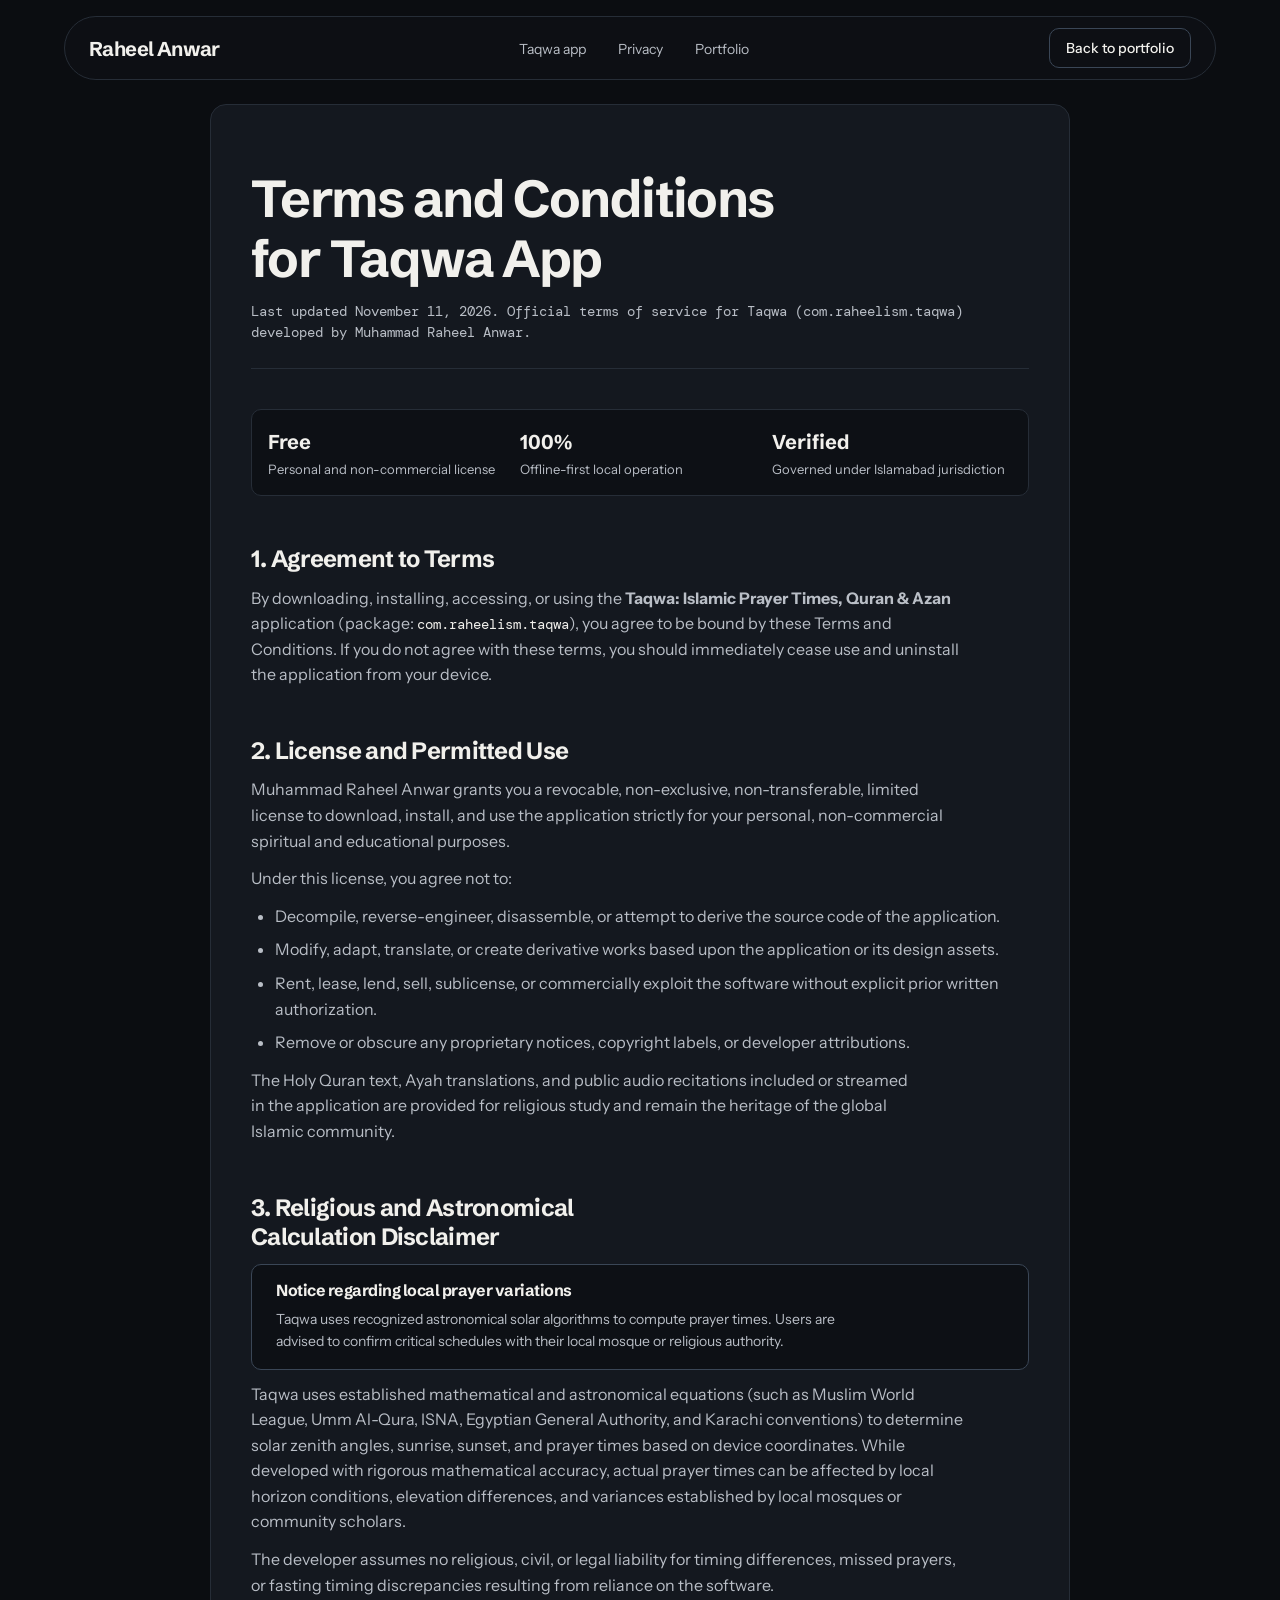
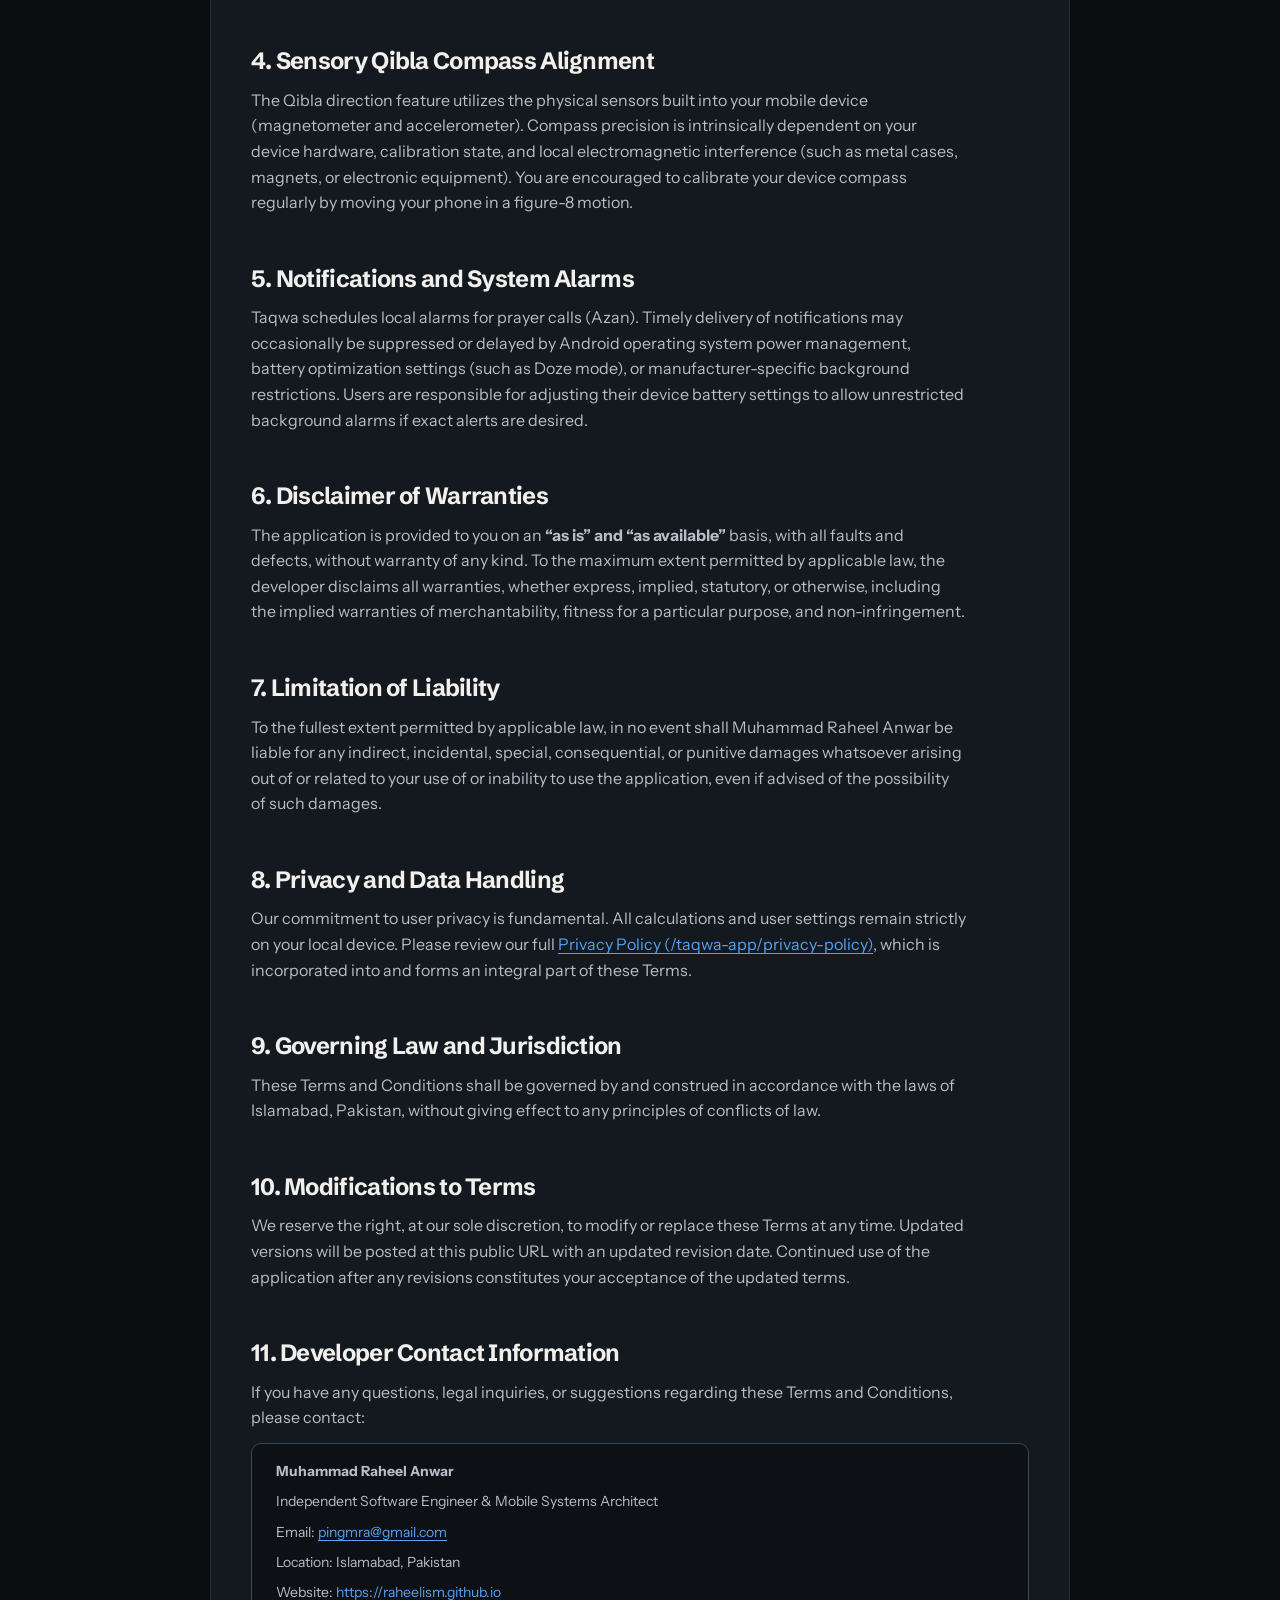
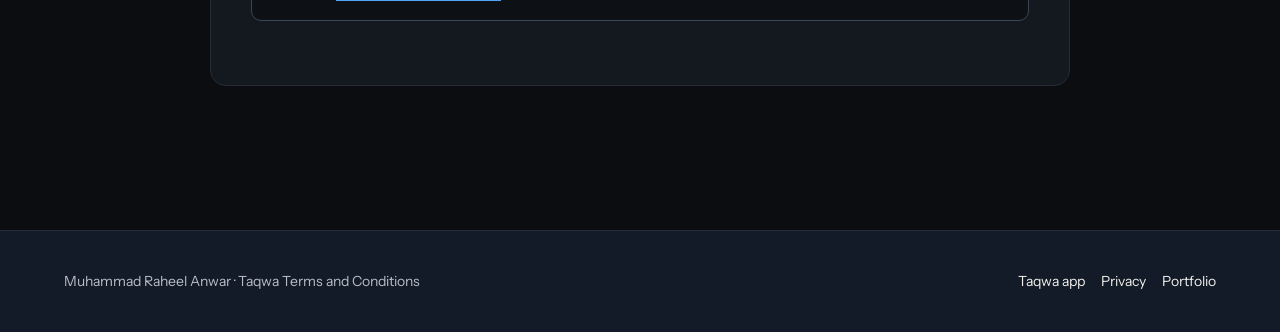
==== taqwa-app/terms-and-conditions/index.html @ b54779e3 "feat: add dedicated taqwa-app folder with app landing page, /taqwa-app/privacy-policy, and terms-and" ====
<!DOCTYPE html>
<html lang="en">

<head>
  <meta charset="UTF-8">
  <meta name="viewport" content="width=device-width, initial-scale=1.0">
  <title>Terms and Conditions | Taqwa App by Muhammad Raheel Anwar</title>
  <meta name="description" content="Official terms and conditions for Taqwa: Islamic Prayer Times, Quran &amp; Azan and mobile software developed by Muhammad Raheel Anwar.">
  <link rel="preconnect" href="https://fonts.googleapis.com">
  <link rel="preconnect" href="https://fonts.gstatic.com" crossorigin>
  <link href="https://fonts.googleapis.com/css2?family=Schibsted+Grotesk:wght@700&family=Instrument+Sans:wght@400;500&family=DM+Mono:wght@400;500&display=swap" rel="stylesheet">
  <style>
/* Hallmark · shape: Workbench · genre: modern-minimal · theme: custom (Astryx-inspired carbon & slate-navy) · job: document
 * axes: dark/grotesk-sans/cool · posture: committed · contrast: pass · v2.0.0 */
@import url("../../tokens.css");
@import url("../../base.css");

.site-header {
  position: sticky;
  top: var(--space-md);
  z-index: var(--z-sticky-nav);
  padding-inline: var(--gutter);
}

.nav-pill {
  max-width: var(--container);
  margin-inline: auto;
  min-height: 64px;
  padding: var(--space-xs) var(--space-lg);
  background: var(--color-nav-bg);
  color: var(--color-ink);
  border: var(--rule-hair) solid var(--color-rule);
  border-radius: var(--radius-pill);
  display: flex;
  align-items: center;
  justify-content: space-between;
  gap: var(--space-lg);
}

.brand {
  font-family: var(--font-display);
  font-weight: 700;
  font-size: var(--text-lg);
  letter-spacing: var(--tracking-display);
  text-decoration: none;
  white-space: nowrap;
  color: var(--color-ink);
}

.nav-links {
  display: flex;
  align-items: center;
  gap: var(--space-md);
  list-style: none;
  margin: 0;
  padding: 0;
}

.nav-links a {
  font-size: var(--text-sm);
  color: var(--color-ink-2);
  text-decoration: none;
  padding: var(--space-2xs) var(--space-xs);
  border-radius: var(--radius-input);
  transition: color var(--dur-short) var(--ease-out), background-color var(--dur-short) var(--ease-out);
}

.nav-links a:hover {
  color: var(--color-ink);
  background: var(--color-paper-2);
}

.btn {
  display: inline-flex;
  align-items: center;
  justify-content: center;
  gap: var(--space-xs);
  min-height: 40px;
  padding: 0 var(--space-md);
  border: var(--rule-hair) solid var(--color-rule-strong);
  border-radius: var(--radius-input);
  font-family: var(--font-body);
  font-weight: 500;
  font-size: var(--text-sm);
  line-height: 1;
  white-space: nowrap;
  text-decoration: none;
  cursor: pointer;
  background: var(--color-clear);
  color: var(--color-ink);
  transition: transform var(--dur-micro) var(--ease-out), background-color var(--dur-short) var(--ease-out), border-color var(--dur-short) var(--ease-out);
}

.btn:hover {
  background: var(--color-surface-well);
  border-color: var(--color-ink);
}

.btn:active {
  transform: translateY(1px);
}

.btn--primary {
  background: var(--color-accent);
  color: var(--color-accent-ink);
  border-color: var(--color-accent);
}

.btn--primary:hover {
  background: var(--color-accent-deep);
  border-color: var(--color-accent-deep);
}

.policy-page {
  padding-block: var(--space-xl) var(--section-gap);
}

.policy-card {
  max-width: 860px;
  margin-inline: auto;
  padding: var(--space-2xl) var(--space-xl);
  background: var(--color-surface-card);
  color: var(--color-ink);
  border: var(--rule-hair) solid var(--color-rule);
  border-radius: var(--radius-card);
  display: flex;
  flex-direction: column;
  gap: var(--space-xl);
}

.policy-head {
  display: flex;
  flex-direction: column;
  gap: var(--space-sm);
  padding-bottom: var(--space-lg);
  border-bottom: var(--rule-hair) solid var(--color-rule);
}

.policy-head h1 {
  font-size: var(--text-section);
  line-height: 1.15;
}

.policy-meta {
  font-family: var(--font-outlier);
  font-size: var(--text-sm);
  color: var(--color-ink-2);
}

.summary-grid {
  display: grid;
  grid-template-columns: repeat(3, minmax(0, 1fr));
  gap: var(--space-sm);
  padding: var(--space-md);
  border-radius: var(--radius-input);
  background: var(--color-surface-inset);
  border: var(--rule-hair) solid var(--color-rule);
}

.summary-item {
  display: flex;
  flex-direction: column;
  gap: var(--space-3xs);
}

.summary-num {
  font-family: var(--font-display);
  font-size: var(--text-lg);
  font-weight: 700;
  color: var(--color-ink);
}

.summary-label {
  font-size: var(--text-xs);
  color: var(--color-ink-2);
}

.policy-section {
  display: flex;
  flex-direction: column;
  gap: var(--space-sm);
}

.policy-section h2 {
  font-size: var(--text-title);
  line-height: 1.25;
  color: var(--color-ink);
  padding-top: var(--space-xs);
}

.policy-section p,
.policy-section li {
  font-size: var(--text-md);
  color: var(--color-ink-2);
  line-height: 1.6;
}

.policy-section ul {
  margin: 0;
  padding-left: var(--space-lg);
  display: flex;
  flex-direction: column;
  gap: var(--space-xs);
}

.policy-highlight {
  padding: var(--space-md) var(--space-lg);
  background: var(--color-surface-inset);
  color: var(--color-ink);
  border: var(--rule-hair) solid var(--color-rule-strong);
  border-radius: var(--radius-input);
  display: flex;
  flex-direction: column;
  gap: var(--space-xs);
}

.policy-highlight h3 {
  font-size: var(--text-md);
  color: var(--color-ink);
}

.policy-highlight p {
  font-size: var(--text-sm);
  color: var(--color-ink-2);
}

.mono-code {
  font-family: var(--font-outlier);
  font-size: var(--text-sm);
  font-variant-numeric: tabular-nums;
  color: var(--color-ink);
}

.text-link {
  color: var(--color-signal);
  text-decoration: underline;
  text-underline-offset: 0.2em;
}

.site-footer {
  padding-block: var(--space-xl);
  background: var(--color-paper-3);
  color: var(--color-ink);
  border-top: var(--rule-hair) solid var(--color-rule);
}

.footer-inner {
  display: flex;
  flex-wrap: wrap;
  align-items: center;
  justify-content: space-between;
  gap: var(--space-md);
  font-size: var(--text-sm);
  color: var(--color-ink-2);
}

.footer-inner nav {
  display: flex;
  flex-wrap: wrap;
  gap: var(--space-md);
}

.footer-inner a {
  color: var(--color-ink);
  text-decoration: none;
}

.footer-inner a:hover {
  text-decoration: underline;
}

@media (max-width: 60rem) {
  .summary-grid {
    grid-template-columns: minmax(0, 1fr);
    gap: var(--space-md);
  }
  .nav-links {
    display: none;
  }
}

@media (max-width: 40rem) {
  .policy-card {
    padding: var(--space-lg) var(--space-md);
  }
}
  </style>
</head>

<body>
  <header class="site-header">
    <nav class="nav-pill" aria-label="Terms and conditions navigation">
      <a class="brand" href="../../index.html">Raheel Anwar</a>
      <ul class="nav-links">
        <li><a href="../index.html">Taqwa app</a></li>
        <li><a href="../privacy-policy.html">Privacy</a></li>
        <li><a href="../../index.html">Portfolio</a></li>
      </ul>
      <a class="btn" href="../../index.html">Back to portfolio</a>
    </nav>
  </header>

  <main class="policy-page">
    <div class="container">
      <article class="policy-card">
        <header class="policy-head">
          <h1>Terms and Conditions for Taqwa App</h1>
          <p class="policy-meta">Last updated November 11, 2026. Official terms of service for Taqwa (com.raheelism.taqwa) developed by Muhammad Raheel Anwar.</p>
        </header>

        <div class="summary-grid" role="region" aria-label="Terms summary">
          <div class="summary-item">
            <span class="summary-num">Free</span>
            <span class="summary-label">Personal and non-commercial license</span>
          </div>
          <div class="summary-item">
            <span class="summary-num">100%</span>
            <span class="summary-label">Offline-first local operation</span>
          </div>
          <div class="summary-item">
            <span class="summary-num">Verified</span>
            <span class="summary-label">Governed under Islamabad jurisdiction</span>
          </div>
        </div>

        <section class="policy-section">
          <h2>1. Agreement to Terms</h2>
          <p>By downloading, installing, accessing, or using the <strong>Taqwa: Islamic Prayer Times, Quran &amp; Azan</strong> application (package: <span class="mono-code">com.raheelism.taqwa</span>), you agree to be bound by these Terms and Conditions. If you do not agree with these terms, you should immediately cease use and uninstall the application from your device.</p>
        </section>

        <section class="policy-section">
          <h2>2. License and Permitted Use</h2>
          <p>Muhammad Raheel Anwar grants you a revocable, non-exclusive, non-transferable, limited license to download, install, and use the application strictly for your personal, non-commercial spiritual and educational purposes.</p>
          <p>Under this license, you agree not to:</p>
          <ul>
            <li>Decompile, reverse-engineer, disassemble, or attempt to derive the source code of the application.</li>
            <li>Modify, adapt, translate, or create derivative works based upon the application or its design assets.</li>
            <li>Rent, lease, lend, sell, sublicense, or commercially exploit the software without explicit prior written authorization.</li>
            <li>Remove or obscure any proprietary notices, copyright labels, or developer attributions.</li>
          </ul>
          <p>The Holy Quran text, Ayah translations, and public audio recitations included or streamed in the application are provided for religious study and remain the heritage of the global Islamic community.</p>
        </section>

        <section class="policy-section">
          <h2>3. Religious and Astronomical Calculation Disclaimer</h2>
          <div class="policy-highlight">
            <h3>Notice regarding local prayer variations</h3>
            <p>Taqwa uses recognized astronomical solar algorithms to compute prayer times. Users are advised to confirm critical schedules with their local mosque or religious authority.</p>
          </div>
          <p>Taqwa uses established mathematical and astronomical equations (such as Muslim World League, Umm Al-Qura, ISNA, Egyptian General Authority, and Karachi conventions) to determine solar zenith angles, sunrise, sunset, and prayer times based on device coordinates. While developed with rigorous mathematical accuracy, actual prayer times can be affected by local horizon conditions, elevation differences, and variances established by local mosques or community scholars.</p>
          <p>The developer assumes no religious, civil, or legal liability for timing differences, missed prayers, or fasting timing discrepancies resulting from reliance on the software.</p>
        </section>

        <section class="policy-section">
          <h2>4. Sensory Qibla Compass Alignment</h2>
          <p>The Qibla direction feature utilizes the physical sensors built into your mobile device (magnetometer and accelerometer). Compass precision is intrinsically dependent on your device hardware, calibration state, and local electromagnetic interference (such as metal cases, magnets, or electronic equipment). You are encouraged to calibrate your device compass regularly by moving your phone in a figure-8 motion.</p>
        </section>

        <section class="policy-section">
          <h2>5. Notifications and System Alarms</h2>
          <p>Taqwa schedules local alarms for prayer calls (Azan). Timely delivery of notifications may occasionally be suppressed or delayed by Android operating system power management, battery optimization settings (such as Doze mode), or manufacturer-specific background restrictions. Users are responsible for adjusting their device battery settings to allow unrestricted background alarms if exact alerts are desired.</p>
        </section>

        <section class="policy-section">
          <h2>6. Disclaimer of Warranties</h2>
          <p>The application is provided to you on an <strong>“as is” and “as available”</strong> basis, with all faults and defects, without warranty of any kind. To the maximum extent permitted by applicable law, the developer disclaims all warranties, whether express, implied, statutory, or otherwise, including the implied warranties of merchantability, fitness for a particular purpose, and non-infringement.</p>
        </section>

        <section class="policy-section">
          <h2>7. Limitation of Liability</h2>
          <p>To the fullest extent permitted by applicable law, in no event shall Muhammad Raheel Anwar be liable for any indirect, incidental, special, consequential, or punitive damages whatsoever arising out of or related to your use of or inability to use the application, even if advised of the possibility of such damages.</p>
        </section>

        <section class="policy-section">
          <h2>8. Privacy and Data Handling</h2>
          <p>Our commitment to user privacy is fundamental. All calculations and user settings remain strictly on your local device. Please review our full <a class="text-link" href="../privacy-policy.html">Privacy Policy (/taqwa-app/privacy-policy)</a>, which is incorporated into and forms an integral part of these Terms.</p>
        </section>

        <section class="policy-section">
          <h2>9. Governing Law and Jurisdiction</h2>
          <p>These Terms and Conditions shall be governed by and construed in accordance with the laws of Islamabad, Pakistan, without giving effect to any principles of conflicts of law.</p>
        </section>

        <section class="policy-section">
          <h2>10. Modifications to Terms</h2>
          <p>We reserve the right, at our sole discretion, to modify or replace these Terms at any time. Updated versions will be posted at this public URL with an updated revision date. Continued use of the application after any revisions constitutes your acceptance of the updated terms.</p>
        </section>

        <section class="policy-section">
          <h2>11. Developer Contact Information</h2>
          <p>If you have any questions, legal inquiries, or suggestions regarding these Terms and Conditions, please contact:</p>
          <div class="policy-highlight">
            <p><strong>Muhammad Raheel Anwar</strong></p>
            <p>Independent Software Engineer &amp; Mobile Systems Architect</p>
            <p>Email: <a class="text-link" href="mailto:pingmra@gmail.com">pingmra@gmail.com</a></p>
            <p>Location: Islamabad, Pakistan</p>
            <p>Website: <a class="text-link" href="https://raheelism.github.io">https://raheelism.github.io</a></p>
          </div>
        </section>
      </article>
    </div>
  </main>

  <footer class="site-footer">
    <div class="container footer-inner">
      <span>Muhammad Raheel Anwar · Taqwa Terms and Conditions</span>
      <nav aria-label="Footer navigation">
        <a href="../index.html">Taqwa app</a>
        <a href="../privacy-policy.html">Privacy</a>
        <a href="../../index.html">Portfolio</a>
      </nav>
    </div>
  </footer>
</body>

</html>
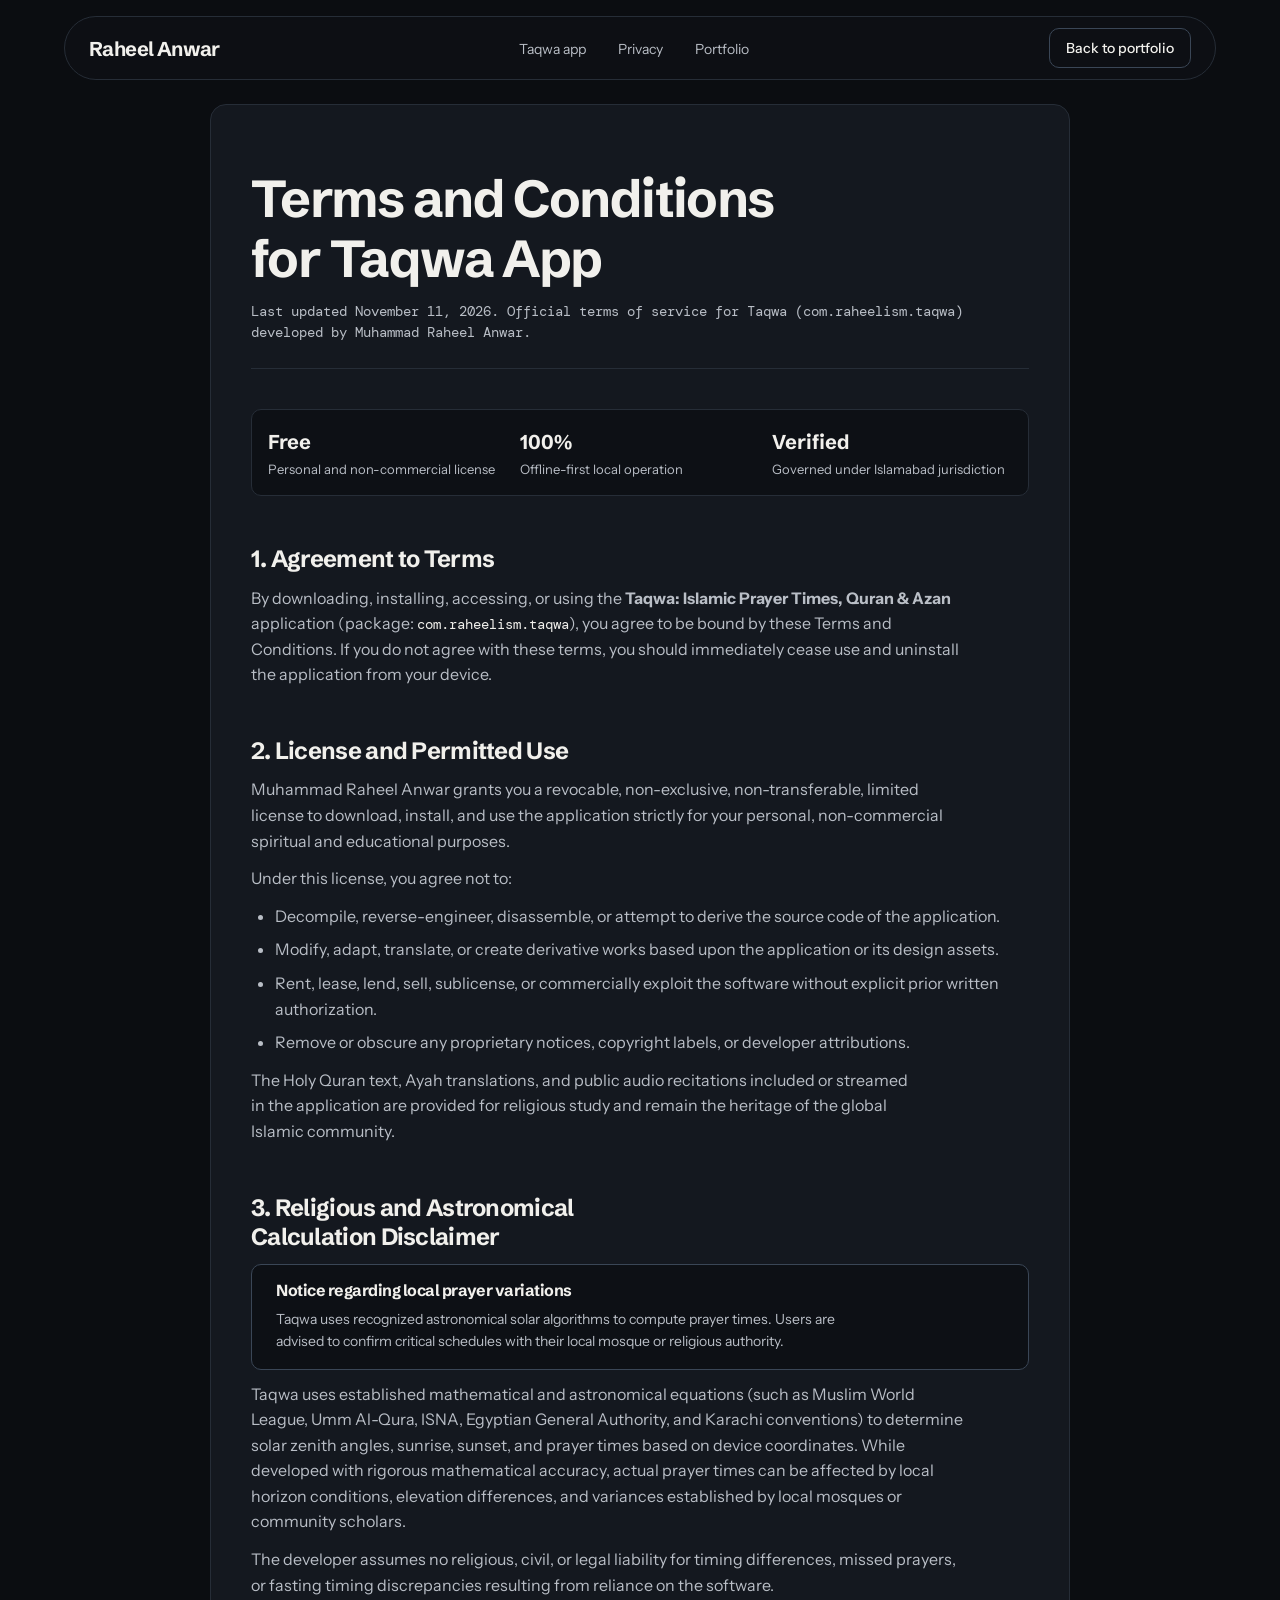
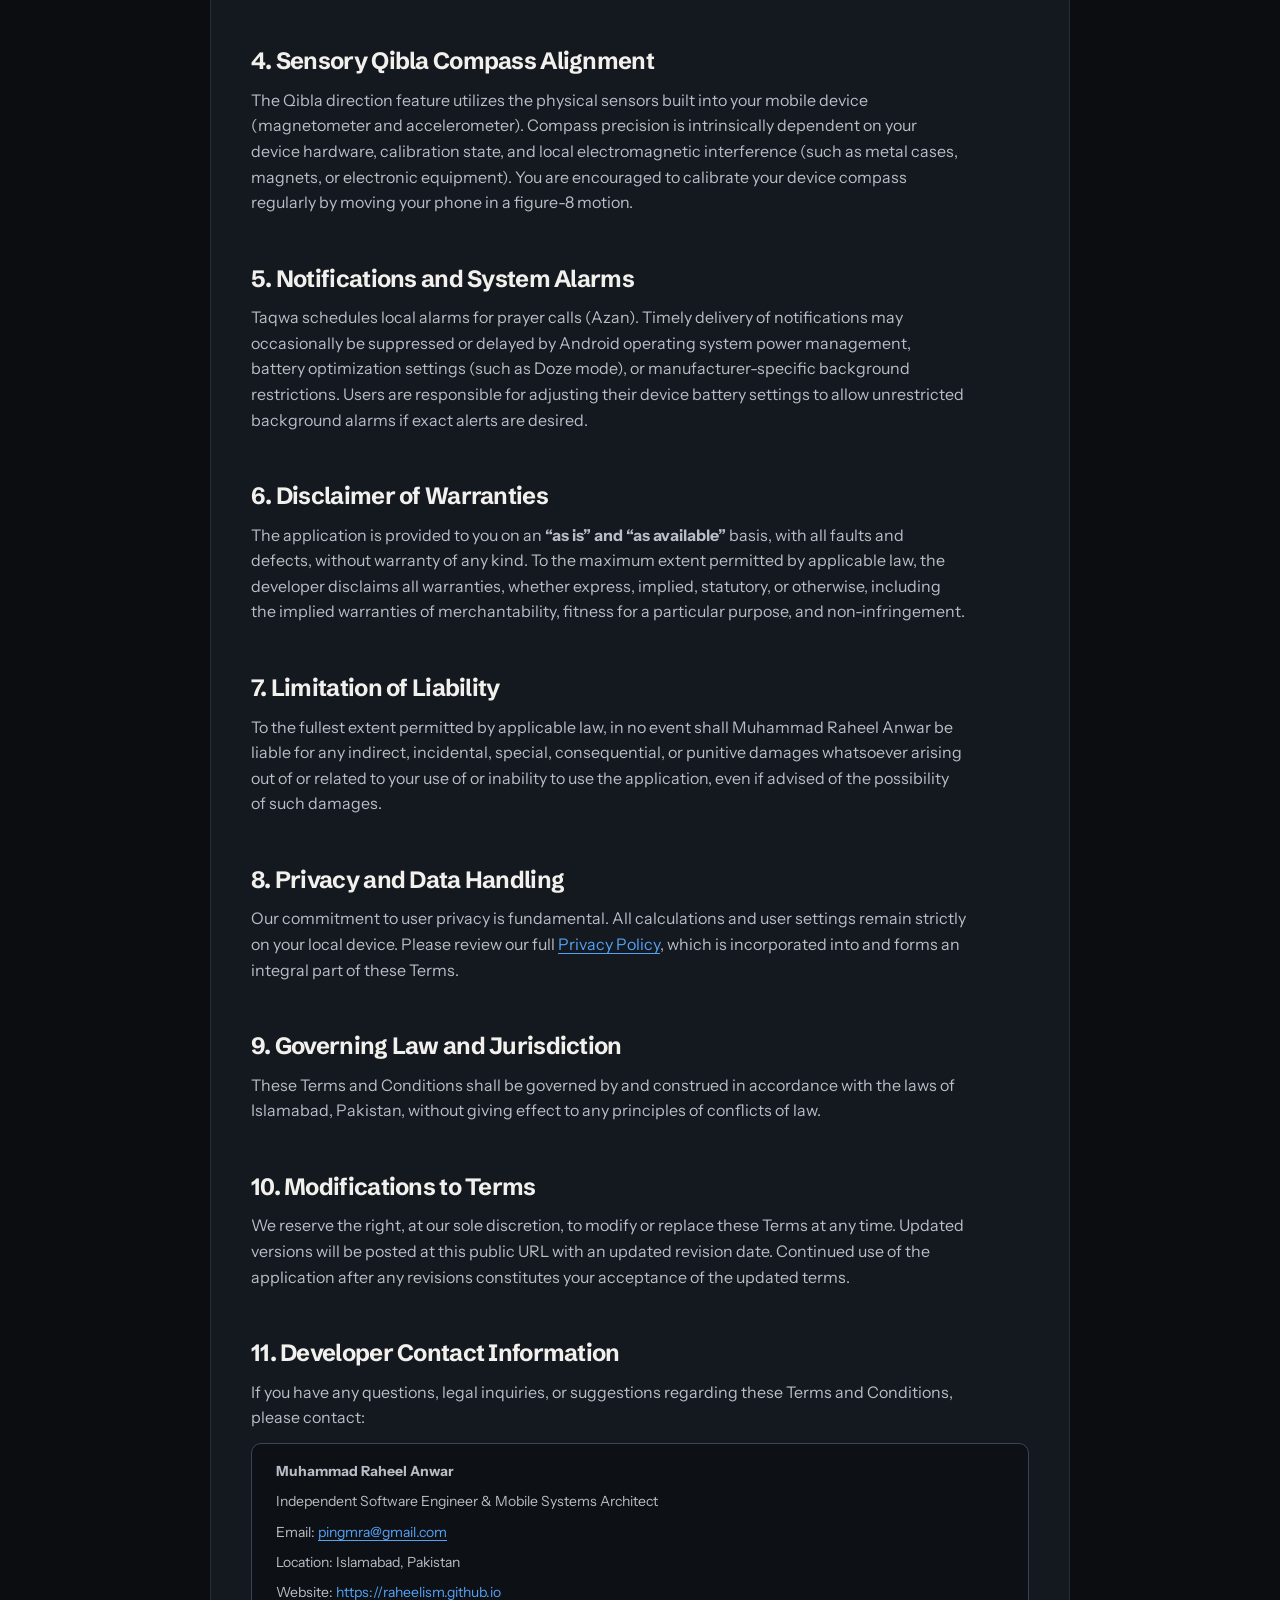
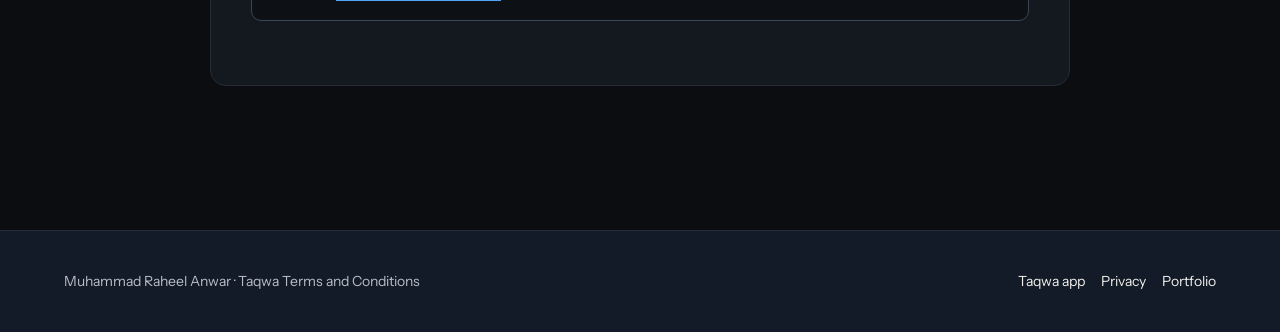
==== commit 38ff7892: "fix: remove literal url path from link text" ====
--- a/taqwa-app/terms-and-conditions/index.html
+++ b/taqwa-app/terms-and-conditions/index.html
@@ -373,7 +373,7 @@
 
         <section class="policy-section">
           <h2>8. Privacy and Data Handling</h2>
-          <p>Our commitment to user privacy is fundamental. All calculations and user settings remain strictly on your local device. Please review our full <a class="text-link" href="../privacy-policy.html">Privacy Policy (/taqwa-app/privacy-policy)</a>, which is incorporated into and forms an integral part of these Terms.</p>
+          <p>Our commitment to user privacy is fundamental. All calculations and user settings remain strictly on your local device. Please review our full <a class="text-link" href="../privacy-policy.html">Privacy Policy</a>, which is incorporated into and forms an integral part of these Terms.</p>
         </section>
 
         <section class="policy-section">
